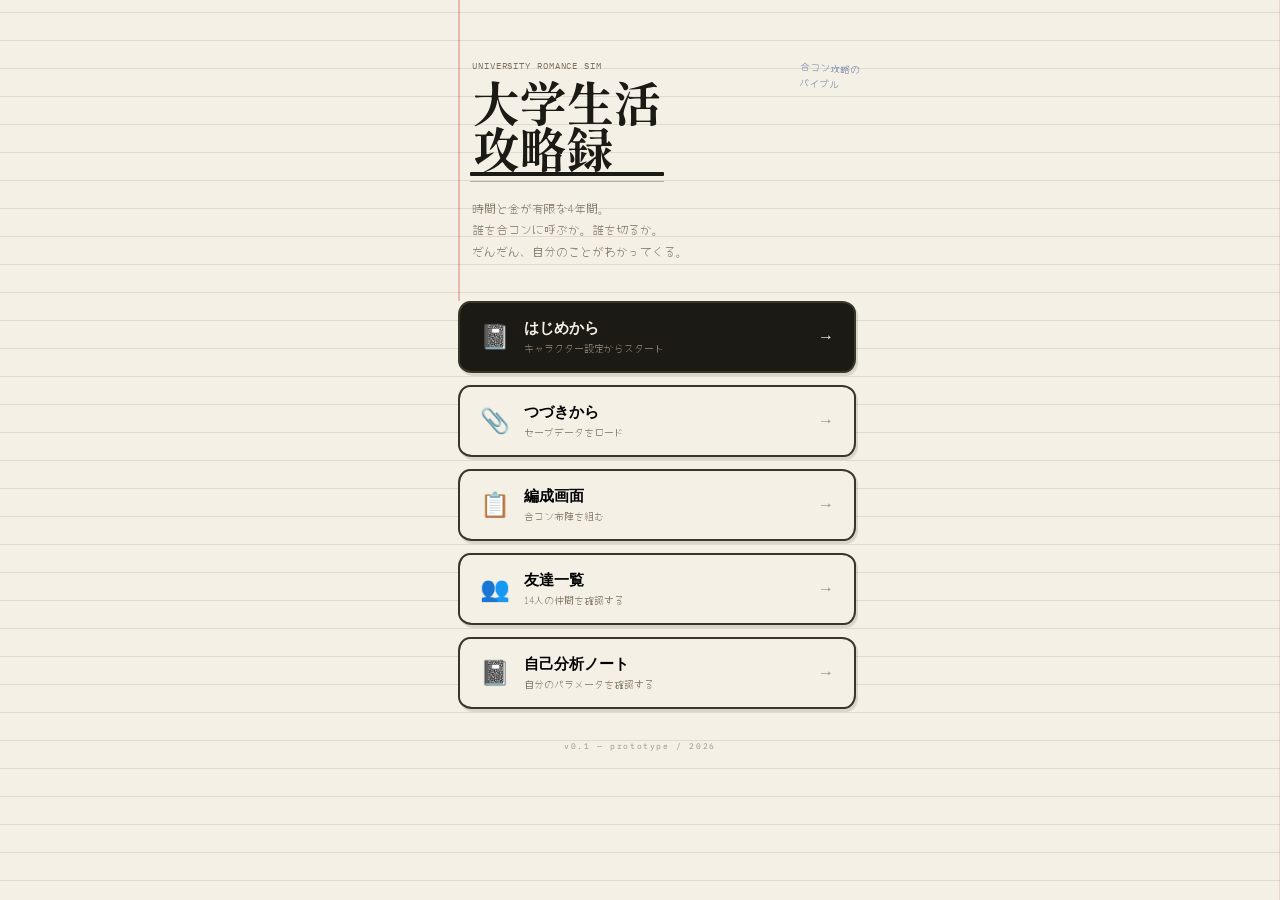
==== index.html @ b4116110 "first commit" ====
<!DOCTYPE html>
<html lang="ja">
<head>
<meta charset="UTF-8">
<meta name="viewport" content="width=device-width, initial-scale=1.0, user-scalable=no">
<title>大学生活攻略録</title>
<link href="https://fonts.googleapis.com/css2?family=Yomogi&family=Shippori+Mincho+B1:wght@400;700;800&family=IBM+Plex+Mono:wght@400;500&display=swap" rel="stylesheet">
<link rel="stylesheet" href="css/base.css">
<style>
.title-wrap { padding: 60px 24px 0; position: relative; }
.title-wrap::before {
  content: '';
  position: absolute;
  left: 58px; top: 0; bottom: -40px;
  width: 1.5px;
  background: rgba(192,57,43,0.3);
}
.eyebrow {
  font-family: 'IBM Plex Mono', monospace;
  font-size: 9px;
  color: var(--pencil);
  margin-left: 48px;
  margin-bottom: 8px;
  letter-spacing: .1em;
}
.main-title {
  font-size: 48px;
  font-weight: 800;
  line-height: .95;
  margin-left: 48px;
  letter-spacing: -.02em;
  position: relative;
  display: inline-block;
}
.main-title::after {
  content: '';
  position: absolute;
  left: -2px; right: -4px; bottom: -6px;
  height: 4px; background: var(--ink); border-radius: 1px;
}
.main-title::before {
  content: '';
  position: absolute;
  left: -2px; right: -4px; bottom: -12px;
  height: 1.5px; background: var(--ink); opacity: .3;
}
.subtitle {
  font-family: 'Yomogi', cursive;
  font-size: 12px;
  color: var(--pencil);
  margin: 24px 0 0 48px;
  line-height: 1.8;
}
.memo {
  position: absolute;
  top: 60px; right: 20px;
  font-family: 'Yomogi', cursive;
  font-size: 10px;
  color: var(--blue);
  transform: rotate(3deg);
  line-height: 1.6;
  opacity: .8;
}

.menu-wrap { padding: 40px 24px 0 58px; display: flex; flex-direction: column; gap: 12px; }

.menu-btn {
  background: var(--paper);
  border: 2px solid var(--ink2);
  border-radius: 12px 14px 12px 14px / 14px 12px 14px 12px;
  padding: 16px 20px;
  cursor: pointer;
  transition: all .15s;
  text-align: left;
  box-shadow: 2px 3px 0 rgba(28,26,20,0.12);
  display: flex;
  align-items: center;
  gap: 14px;
}
.menu-btn:hover { transform: translateY(-1px); box-shadow: 3px 4px 0 rgba(28,26,20,0.18); }
.menu-btn:active { transform: scale(.98); }
.menu-btn.primary { background: var(--ink); }
.menu-btn.primary .menu-btn-title { color: var(--paper); }
.menu-btn.primary .menu-btn-desc { color: var(--muted); }
.menu-btn-icon { font-size: 24px; flex-shrink: 0; }
.menu-btn-body { flex: 1; }
.menu-btn-title {
  font-size: 15px;
  font-weight: 700;
  margin-bottom: 2px;
}
.menu-btn-desc {
  font-family: 'Yomogi', cursive;
  font-size: 10px;
  color: var(--pencil);
}
.menu-btn-arrow { font-size: 16px; color: var(--muted); }
.menu-btn.primary .menu-btn-arrow { color: var(--paper); }

.version {
  font-family: 'IBM Plex Mono', monospace;
  font-size: 8px;
  color: var(--muted);
  text-align: center;
  margin-top: 32px;
  letter-spacing: .2em;
}
</style>
</head>
<body>
<div id="root">
  <div class="title-wrap">
    <div class="memo">合コン攻略の<br>バイブル</div>
    <div class="eyebrow">UNIVERSITY ROMANCE SIM</div>
    <div class="main-title">大学生活<br>攻略録</div>
    <div class="subtitle">
      時間と金が有限な4年間。<br>
      誰を合コンに呼ぶか。誰を切るか。<br>
      だんだん、自分のことがわかってくる。
    </div>
  </div>

  <div class="menu-wrap">
    <button class="menu-btn primary" onclick="location.href='screens/chara_create.html'">
      <div class="menu-btn-icon">📓</div>
      <div class="menu-btn-body">
        <div class="menu-btn-title">はじめから</div>
        <div class="menu-btn-desc">キャラクター設定からスタート</div>
      </div>
      <div class="menu-btn-arrow">→</div>
    </button>
    <button class="menu-btn" onclick="loadAndContinue()">
      <div class="menu-btn-icon">📎</div>
      <div class="menu-btn-body">
        <div class="menu-btn-title">つづきから</div>
        <div class="menu-btn-desc">セーブデータをロード</div>
      </div>
      <div class="menu-btn-arrow">→</div>
    </button>
    <button class="menu-btn" onclick="location.href='screens/formation.html'">
      <div class="menu-btn-icon">📋</div>
      <div class="menu-btn-body">
        <div class="menu-btn-title">編成画面</div>
        <div class="menu-btn-desc">合コン布陣を組む</div>
      </div>
      <div class="menu-btn-arrow">→</div>
    </button>
    <button class="menu-btn" onclick="location.href='screens/friends.html'">
      <div class="menu-btn-icon">👥</div>
      <div class="menu-btn-body">
        <div class="menu-btn-title">友達一覧</div>
        <div class="menu-btn-desc">14人の仲間を確認する</div>
      </div>
      <div class="menu-btn-arrow">→</div>
    </button>
    <button class="menu-btn" onclick="location.href='screens/status.html'">
      <div class="menu-btn-icon">📓</div>
      <div class="menu-btn-body">
        <div class="menu-btn-title">自己分析ノート</div>
        <div class="menu-btn-desc">自分のパラメータを確認する</div>
      </div>
      <div class="menu-btn-arrow">→</div>
    </button>
  </div>

  <div class="version">v0.1 — prototype / 2026</div>
</div>

<script src="data/gamedata.js"></script>
<script>
function loadAndContinue() {
  if (GameState.load()) {
    const summary = GameState.summary;
    if (confirm(`セーブデータが見つかりました。\n${summary}\nつづきから始めますか？`)) {
      location.href = 'screens/formation.html';
    }
  } else {
    alert('セーブデータがありません。\nはじめからプレイしてください。');
  }
}
</script>
</body>
</html>
---- css/base.css ----
/* ── BASE DESIGN SYSTEM ─────────────────────────── */
:root {
  --paper:  #f5f0e6;
  --paper2: #ede7d8;
  --paper3: #e4dcc8;
  --ink:    #1c1a14;
  --ink2:   #3a3628;
  --rule:   rgba(28,26,20,0.10);
  --rule2:  rgba(28,26,20,0.22);
  --red:    #c0392b;
  --red-t:  rgba(192,57,43,0.08);
  --red-t2: rgba(192,57,43,0.04);
  --blue:   #2c4a8a;
  --pencil: #7a7060;
  --muted:  #9a9080;
  --ok:     #2e7d42;
  --gold:   #8a6a00;
}

*, *::before, *::after {
  box-sizing: border-box;
  margin: 0;
  padding: 0;
  -webkit-tap-highlight-color: transparent;
}

body {
  background: var(--paper);
  color: var(--ink);
  font-family: 'Shippori Mincho B1', serif;
  min-height: 100vh;
  background-image:
    linear-gradient(var(--rule) 1px, transparent 1px),
    linear-gradient(90deg, transparent calc(100% - 1px), rgba(192,57,43,0.15) calc(100% - 1px));
  background-size: 100% 28px, 100% 100%;
  background-position: 0 12px, 0 0;
}

#root { max-width: 480px; margin: 0 auto; padding-bottom: 100px; position: relative; }

/* margin line */
.margin-line::before {
  content: '';
  position: absolute;
  left: 58px; top: 0; bottom: -20px;
  width: 1.5px;
  background: rgba(192,57,43,0.3);
  pointer-events: none;
}

/* section head */
.sec-head {
  display: flex;
  align-items: baseline;
  gap: 10px;
  margin-bottom: 14px;
  margin-left: 34px;
}
.sec-num {
  width: 22px; height: 22px;
  border: 2px solid var(--ink);
  border-radius: 50%;
  display: flex;
  align-items: center;
  justify-content: center;
  font-family: 'IBM Plex Mono', monospace;
  font-size: 10px;
  font-weight: 500;
  flex-shrink: 0;
  background: var(--paper);
}
.sec-label {
  font-family: 'Yomogi', cursive;
  font-size: 14px;
}
.sec-underline { flex: 1; }
.sec-underline::after {
  content: '';
  display: block;
  height: 1.5px;
  background: var(--ink2);
  border-radius: 1px;
  opacity: .35;
}

/* card tile */
.tile {
  background: var(--paper);
  border: 2px solid var(--ink2);
  border-radius: 12px 14px 12px 14px / 14px 12px 14px 12px;
  box-shadow: 2px 3px 0 rgba(28,26,20,0.12);
  transition: transform .12s, box-shadow .12s;
}
.tile:hover { transform: translateY(-1px); box-shadow: 3px 4px 0 rgba(28,26,20,0.18); }
.tile:active { transform: scale(.98); }
.tile.selected {
  border-color: var(--red);
  background: var(--red-t2);
  box-shadow: 3px 3px 0 rgba(192,57,43,0.2);
}

/* button */
.btn-primary {
  width: 100%;
  background: var(--ink);
  border: 2.5px solid var(--ink);
  border-radius: 30px;
  padding: 18px;
  color: var(--paper);
  font-family: 'Yomogi', cursive;
  font-size: 14px;
  letter-spacing: .15em;
  cursor: pointer;
  transition: all .15s;
  box-shadow: 4px 5px 0 rgba(28,26,20,0.2);
}
.btn-primary:not(:disabled):hover {
  background: var(--red);
  border-color: var(--red);
  box-shadow: 5px 6px 0 rgba(192,57,43,0.25);
  transform: translateY(-1px);
}
.btn-primary:not(:disabled):active {
  transform: translateY(1px);
  box-shadow: 2px 2px 0 rgba(28,26,20,0.2);
}
.btn-primary:disabled {
  background: var(--paper3);
  border-color: var(--rule2);
  color: var(--muted);
  cursor: not-allowed;
  box-shadow: none;
}

/* badge */
.badge {
  display: inline-block;
  padding: 3px 12px;
  border: 2px solid var(--red);
  border-radius: 20px;
  font-family: 'Yomogi', cursive;
  font-size: 10px;
  color: var(--red);
  transform: rotate(-1deg);
}

/* grade colors */
.grade-ss { color: var(--red); }
.grade-s  { color: var(--ink); }
.grade-a  { color: var(--ink2); }
.grade-b  { color: var(--pencil); }
.grade-x  { color: var(--muted); }

/* fx tags */
.fx {
  font-family: 'IBM Plex Mono', monospace;
  font-size: 8px;
  padding: 2px 6px;
  border-radius: 10px;
  border: 1px solid currentColor;
  white-space: nowrap;
}
.fx-p { color: var(--ok); }
.fx-m { color: var(--red); }
.fx-n { color: var(--pencil); }
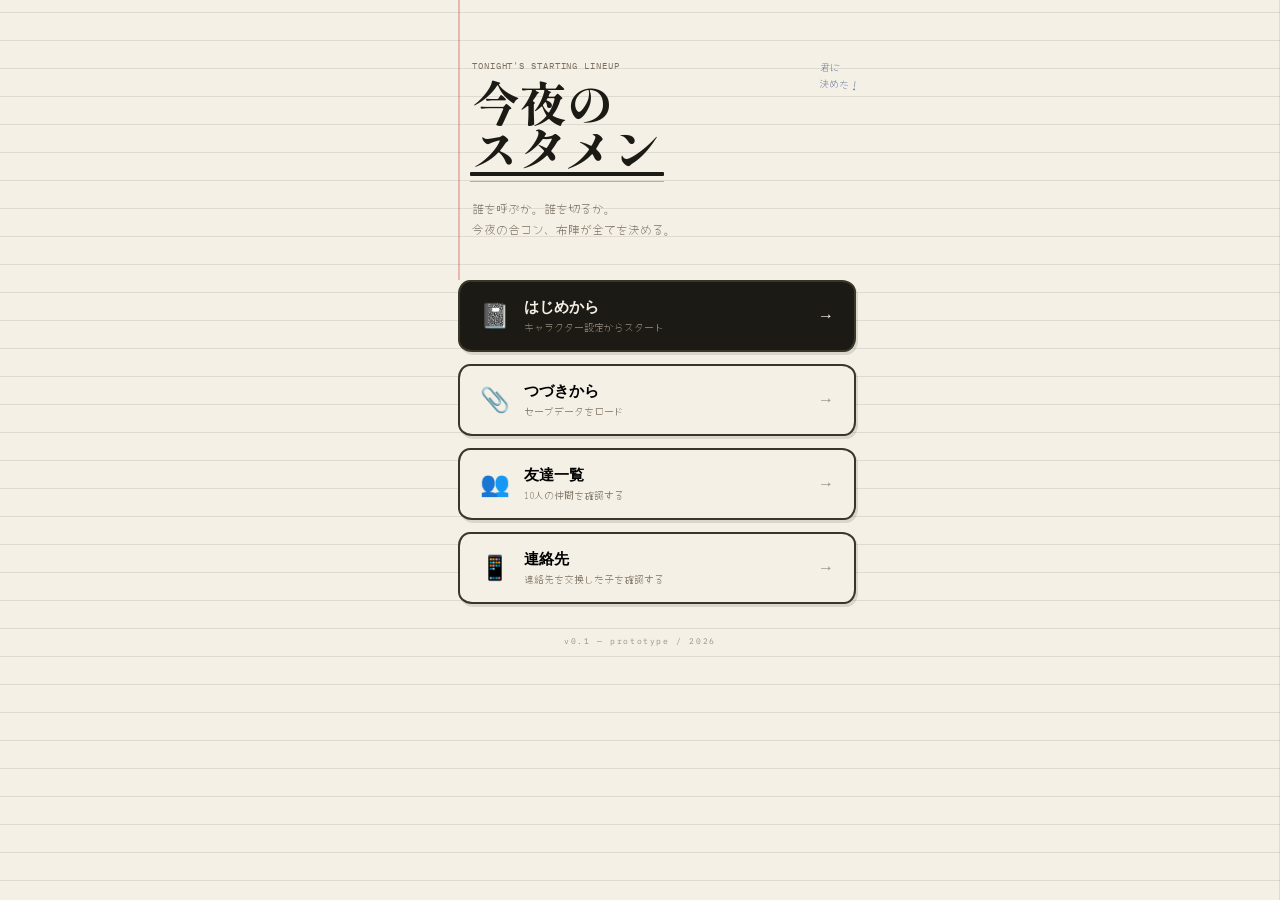
==== commit ea5a43b6: "Update titles and styles across result, seating, and status screens; enhance result display with new" ====
--- a/index.html
+++ b/index.html
@@ -3,7 +3,7 @@
 <head>
 <meta charset="UTF-8">
 <meta name="viewport" content="width=device-width, initial-scale=1.0, user-scalable=no">
-<title>大学生活攻略録</title>
+<title>今夜のスタメン、君に決めた！</title>
 <link href="https://fonts.googleapis.com/css2?family=Yomogi&family=Shippori+Mincho+B1:wght@400;700;800&family=IBM+Plex+Mono:wght@400;500&display=swap" rel="stylesheet">
 <link rel="stylesheet" href="css/base.css">
 <style>
@@ -110,13 +110,12 @@
 <body>
 <div id="root">
   <div class="title-wrap">
-    <div class="memo">合コン攻略の<br>バイブル</div>
-    <div class="eyebrow">UNIVERSITY ROMANCE SIM</div>
-    <div class="main-title">大学生活<br>攻略録</div>
+    <div class="memo">君に<br>決めた！</div>
+    <div class="eyebrow">TONIGHT'S STARTING LINEUP</div>
+    <div class="main-title">今夜の<br>スタメン</div>
     <div class="subtitle">
-      時間と金が有限な4年間。<br>
-      誰を合コンに呼ぶか。誰を切るか。<br>
-      だんだん、自分のことがわかってくる。
+      誰を呼ぶか。誰を切るか。<br>
+      今夜の合コン、布陣が全てを決める。
     </div>
   </div>
 
@@ -137,27 +136,19 @@
       </div>
       <div class="menu-btn-arrow">→</div>
     </button>
-    <button class="menu-btn" onclick="location.href='screens/formation.html'">
-      <div class="menu-btn-icon">📋</div>
-      <div class="menu-btn-body">
-        <div class="menu-btn-title">編成画面</div>
-        <div class="menu-btn-desc">合コン布陣を組む</div>
-      </div>
-      <div class="menu-btn-arrow">→</div>
-    </button>
     <button class="menu-btn" onclick="location.href='screens/friends.html'">
       <div class="menu-btn-icon">👥</div>
       <div class="menu-btn-body">
         <div class="menu-btn-title">友達一覧</div>
-        <div class="menu-btn-desc">14人の仲間を確認する</div>
+        <div class="menu-btn-desc">10人の仲間を確認する</div>
       </div>
       <div class="menu-btn-arrow">→</div>
     </button>
-    <button class="menu-btn" onclick="location.href='screens/status.html'">
-      <div class="menu-btn-icon">📓</div>
+    <button class="menu-btn" onclick="location.href='screens/contacts.html'">
+      <div class="menu-btn-icon">📱</div>
       <div class="menu-btn-body">
-        <div class="menu-btn-title">自己分析ノート</div>
-        <div class="menu-btn-desc">自分のパラメータを確認する</div>
+        <div class="menu-btn-title">連絡先</div>
+        <div class="menu-btn-desc">連絡先を交換した子を確認する</div>
       </div>
       <div class="menu-btn-arrow">→</div>
     </button>
@@ -167,6 +158,7 @@
 </div>
 
 <script src="data/gamedata.js"></script>
+<script src="data/gamestate.js"></script>
 <script>
 function loadAndContinue() {
   if (GameState.load()) {
